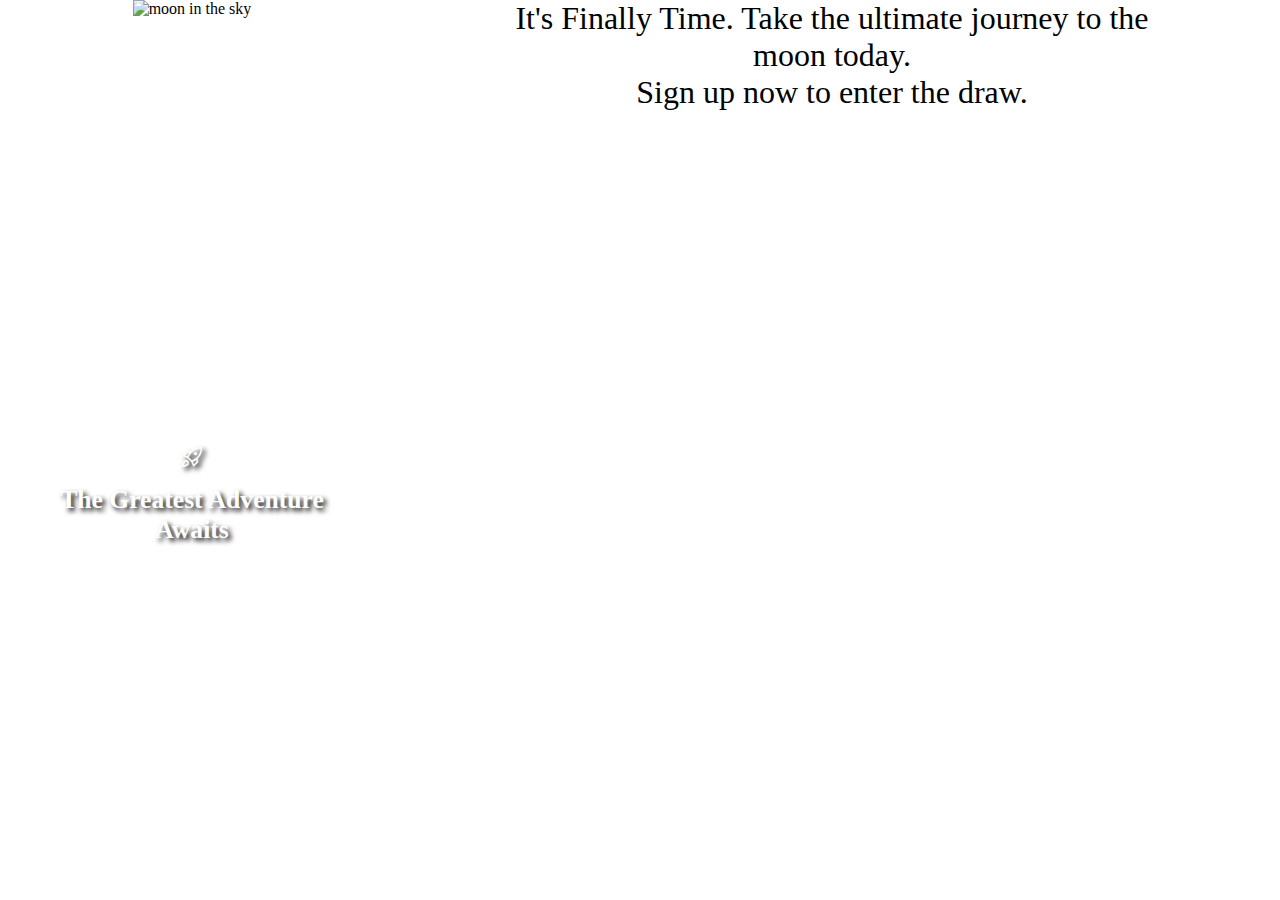
==== index.html @ d93fbd27 "add html and css to start side bar logo" ====
<!DOCTYPE html>
<html lang="en">
<head>
    <meta charset="UTF-8">
    <meta name="viewport" content="width=device-width, initial-scale=1.0">
    <title>Document</title>
    <link rel="stylesheet" href="https://fonts.googleapis.com/css2?family=Material+Symbols+Outlined:opsz,wght,FILL,GRAD@20..48,100..700,0..1,-50..200" />
    <link rel="stylesheet" href="styles.css"/>
</head>
<body>
    <div class="left-side">
        <img class="side-image" src="./images/alexander-andrews-H0dcpcO_hYc-unsplash.jpg" alt="moon in the sky">
        
        <div class="img-logo">
            <div class="logo">
                <span class="material-symbols-outlined">
                    rocket_launch
                </span>
                <p>The Greatest Adventure Awaits</p>
            </div>
        </div>
        <div class="img-footer">
            <p>
                Photo by <a href="https://unsplash.com/@alex_andrews?utm_content=creditCopyText&utm_medium=referral&utm_source=unsplash">Alexander Andrews</a> on <a href="https://unsplash.com/photos/moon-H0dcpcO_hYc?utm_content=creditCopyText&utm_medium=referral&utm_source=unsplash">Unsplash</a>
            </p>
        </div>
    </div>
    <div class="main">
        <div class="title">
            <div class="title-text">
                <h2>It's Finally Time. Take the ultimate journey to the moon today.</h2>
                <h2>Sign up now to enter the draw.</h2>
            </div>
        </div>
    </div>
    
    
</body>
</html>
---- styles.css ----
html, body, div, span, applet, object, iframe,
h1, h2, h3, h4, h5, h6, p, blockquote, pre,
a, abbr, acronym, address, big, cite, code,
del, dfn, em, img, ins, kbd, q, s, samp,
small, strike, strong, sub, sup, tt, var,
b, u, i, center,
dl, dt, dd, ol, ul, li,
fieldset, form, label, legend,
table, caption, tbody, tfoot, thead, tr, th, td,
article, aside, canvas, details, embed, 
figure, figcaption, footer, header, hgroup, 
menu, nav, output, ruby, section, summary,
time, mark, audio, video {
	margin: 0;
	padding: 0;
	border: 0;
	font-size: 100%;
	font: inherit;
	vertical-align: baseline;
}

.material-symbols-outlined {
  font-variation-settings:
  'FILL' 0,
  'wght' 400,
  'GRAD' 0,
  'opsz' 48;
  color: white;
}

body {
    overflow: hidden;
    display: flex;
}

img {
    object-fit: cover;
    width: 30vw;
    height: 100vh;
}

.left-side {
    position: relative;
    text-align: center;
    width: 30vw;
    height: 100vh;
}

.img-logo {
    position: absolute;
    top: 55%;
    left: 50%;
    width: 100%;
    transform: translate(-50%, -50%);
  }
.logo {
    display: flex;
    justify-content: center;
    flex-wrap: wrap;
    color: white;
    text-shadow: 3px 3px 5px black;
    font-size: 1.6rem;
    margin: 1rem 3rem;
    gap: 1rem;
    
}

.logo > p {
    font-weight: 700;
}



.img-footer {
    position: absolute;
    top: 97%;
    left: 50%;
    transform: translate(-50%, -50%);
    color: white;
    opacity: .2;
}

a {
    text-decoration: none;
    color: white;
}

.main {
    width: 70vw;
    height: 100vh;
}

.title {
    display: flex;
    flex-direction: column;
    align-items: center;
    font-size: 2rem;
    font-weight: 500; 

}

.title-text {
    width: 50vw;
    text-align: center;

}
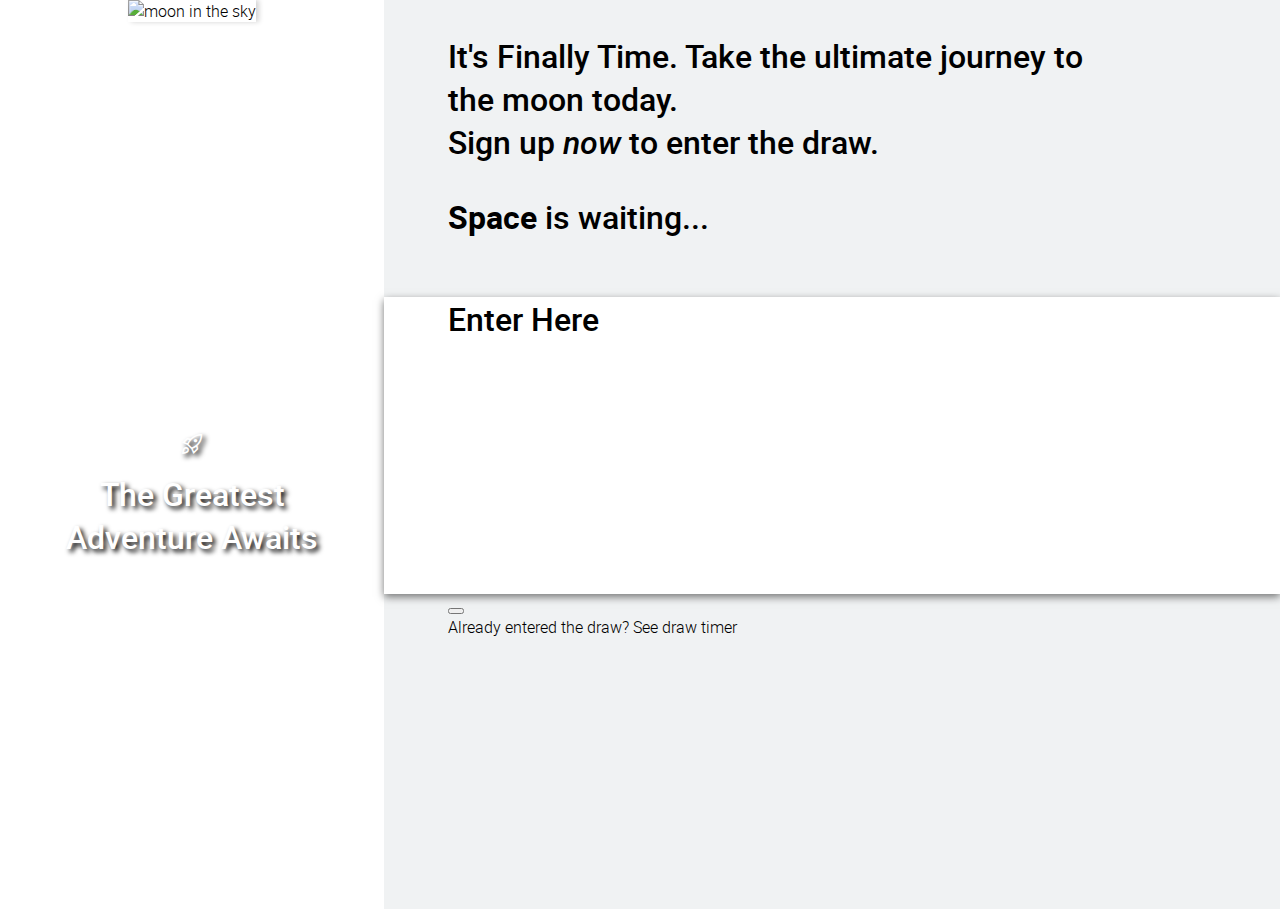
==== commit 6c649d18: "change font, add bg, styles" ====
--- a/index.html
+++ b/index.html
@@ -16,7 +16,7 @@
                 <span class="material-symbols-outlined">
                     rocket_launch
                 </span>
-                <p>The Greatest Adventure Awaits</p>
+                <h2>The Greatest Adventure Awaits</h2>
             </div>
         </div>
         <div class="img-footer">
@@ -29,8 +29,17 @@
         <div class="title">
             <div class="title-text">
                 <h2>It's Finally Time. Take the ultimate journey to the moon today.</h2>
-                <h2>Sign up now to enter the draw.</h2>
+                <h2>Sign up <span class="italic">now</span> to enter the draw.</h2>
+                <h2 class="tag-line"><strong class="bold">Space</strong> is waiting...</h2>
             </div>
+        </div>
+        <div class="form">
+            <h2>Enter Here</h2>
+            <form action=""></form>
+        </div>
+        <div class="submit">
+            <button></button>
+            <p>Already entered the draw? See draw timer</p>
         </div>
     </div>
     
--- a/styles.css
+++ b/styles.css
@@ -1,3 +1,104 @@
+@font-face {
+    font-family: 'robotoblack';
+    src: url('fonts/roboto-black-webfont.woff2') format('woff2'),
+         url('fonts/roboto-black-webfont.woff') format('woff');
+    font-weight: normal;
+    font-style: normal;
+
+}
+@font-face {
+    font-family: 'robotoregular';
+    src: url('fonts/roboto-regular-webfont.woff2') format('woff2'),
+         url('fonts/roboto-regular-webfont.woff') format('woff');
+    font-weight: normal;
+    font-style: normal;
+
+}
+@font-face {
+    font-family: 'robotomedium_italic';
+    src: url('fonts/roboto-mediumitalic-webfont.woff2') format('woff2'),
+         url('fonts/roboto-mediumitalic-webfont.woff') format('woff');
+    font-weight: normal;
+    font-style: normal;
+
+}
+@font-face {
+    font-family: 'robotomedium';
+    src: url('fonts/roboto-medium-webfont.woff2') format('woff2'),
+         url('fonts/roboto-medium-webfont.woff') format('woff');
+    font-weight: normal;
+    font-style: normal;
+
+}
+@font-face {
+    font-family: 'robotolight_italic';
+    src: url('fonts/roboto-lightitalic-webfont.woff2') format('woff2'),
+         url('fonts/roboto-lightitalic-webfont.woff') format('woff');
+    font-weight: normal;
+    font-style: normal;
+
+}
+@font-face {
+    font-family: 'robotolight';
+    src: url('fonts/roboto-light-webfont.woff2') format('woff2'),
+         url('fonts/roboto-light-webfont.woff') format('woff');
+    font-weight: normal;
+    font-style: normal;
+
+}
+@font-face {
+    font-family: 'robotoitalic';
+    src: url('fonts/roboto-italic-webfont.woff2') format('woff2'),
+         url('fonts/roboto-italic-webfont.woff') format('woff');
+    font-weight: normal;
+    font-style: normal;
+
+}
+@font-face {
+    font-family: 'robotothin';
+    src: url('fonts/roboto-thin-webfont.woff2') format('woff2'),
+         url('fonts/roboto-thin-webfont.woff') format('woff');
+    font-weight: normal;
+    font-style: normal;
+
+}
+@font-face {
+    font-family: 'robotobold_italic';
+    src: url('fonts/roboto-bolditalic-webfont.woff2') format('woff2'),
+         url('fonts/roboto-bolditalic-webfont.woff') format('woff');
+    font-weight: normal;
+    font-style: normal;
+
+}
+@font-face {
+    font-family: 'robotobold';
+    src: url('fonts/roboto-bold-webfont.woff2') format('woff2'),
+         url('fonts/roboto-bold-webfont.woff') format('woff');
+    font-weight: normal;
+    font-style: normal;
+
+}
+@font-face {
+    font-family: 'robotoblack_italic';
+    src: url('fonts/roboto-blackitalic-webfont.woff2') format('woff2'),
+         url('fonts/roboto-blackitalic-webfont.woff') format('woff');
+    font-weight: normal;
+    font-style: normal;
+
+}
+@font-face {
+    font-family: 'robotoblack';
+    src: url('fonts/roboto-black-webfont.woff2') format('woff2'),
+         url('fonts/roboto-black-webfont.woff') format('woff');
+    font-weight: normal;
+    font-style: normal;
+
+}
+
+:root {
+    --main-background: rgb(240, 242, 243);
+}
+
 html, body, div, span, applet, object, iframe,
 h1, h2, h3, h4, h5, h6, p, blockquote, pre,
 a, abbr, acronym, address, big, cite, code,
@@ -17,6 +118,7 @@
 	font-size: 100%;
 	font: inherit;
 	vertical-align: baseline;
+    font-family: 'robotolight';
 }
 
 .material-symbols-outlined {
@@ -37,6 +139,7 @@
     object-fit: cover;
     width: 30vw;
     height: 100vh;
+    box-shadow: 3px 0px 5px lightgrey;
 }
 
 .left-side {
@@ -65,12 +168,6 @@
     
 }
 
-.logo > p {
-    font-weight: 700;
-}
-
-
-
 .img-footer {
     position: absolute;
     top: 97%;
@@ -93,14 +190,49 @@
 .title {
     display: flex;
     flex-direction: column;
-    align-items: center;
-    font-size: 2rem;
-    font-weight: 500; 
-
+    justify-content: end;
+    padding-left: 5vw;
+    padding-bottom: 3vh;
+    height: 30vh;
+    background-color: var(--main-background);
+
+}
+
+.form {
+    position: relative;
+    padding-left: 5vw;
+    height: 33vh;
+    box-shadow: 0px 3px 8px rgb(116, 117, 117);
+    z-index: 1;
+    
+}
+.submit {
+    padding-left: 5vw;
+    background-color: var(--main-background);
+    height: 35vh;
+    position: relative;
+    z-index: 0;
 }
 
 .title-text {
     width: 50vw;
-    text-align: center;
-
-}
+    margin-top: 5rem;
+    margin-bottom: 2rem;
+}
+
+.tag-line {
+    margin-top: 2rem;
+}
+
+.italic {
+    font-family: 'robotomedium_italic';
+}
+
+.bold {
+    font-family: 'robotobold';
+}
+
+h2 {
+    font-family: 'robotomedium';
+    font-size: 2rem;
+}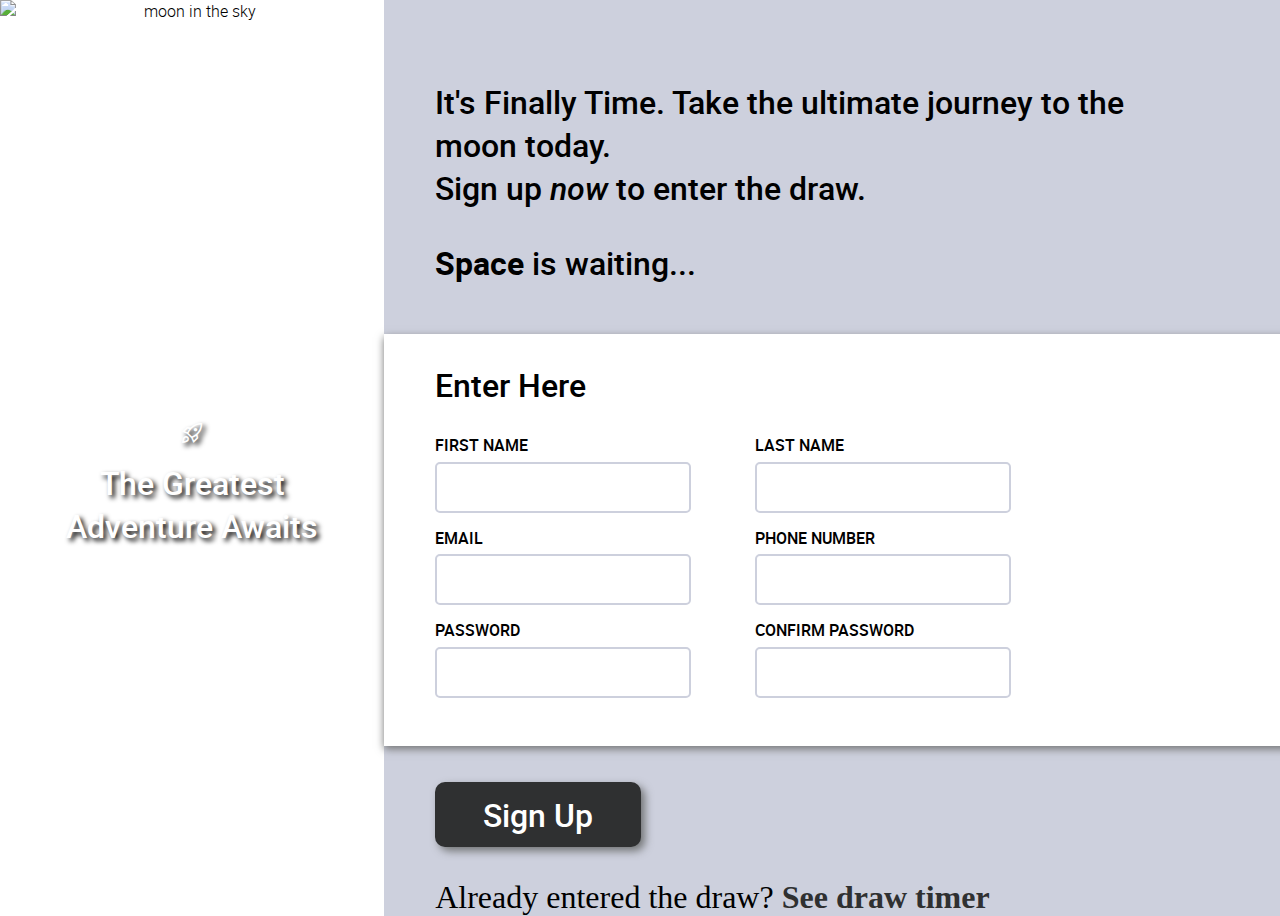
==== commit d8889b32: "add input styling and other styling" ====
--- a/index.html
+++ b/index.html
@@ -34,12 +34,45 @@
             </div>
         </div>
         <div class="form">
-            <h2>Enter Here</h2>
-            <form action=""></form>
+            <h2 class="form-title">Enter Here</h2>
+            <div class="form-content">
+                <form action="">
+                    <div class="row1">
+                        <div class="f1">
+                            <label for="first-name">FIRST NAME</label>
+                            <input type="text" id="first-name" name="first-name">
+                        </div>
+                        <div class="f2">
+                            <label for="last-name">LAST NAME</label>
+                            <input type="text" id="last-name" name="last-name">
+                        </div>
+                    </div>
+                    <div class="row2">
+                        <div class="f3">
+                            <label for="email">EMAIL</label>
+                            <input type="email" id="email" name="email">
+                        </div>
+                        <div class="f4">
+                            <label for="phone-number">PHONE NUMBER</label>
+                            <input type="tel" id="phone-number" name="phone-number">
+                        </div>
+                    </div>
+                    <div class="row3">
+                        <div class="f5">
+                            <label for="password">PASSWORD</label>
+                            <input type="password" id="password" name="password">
+                        </div>
+                        <div class="f6">
+                            <label for="confirm-password">CONFIRM PASSWORD</label>
+                            <input type="password" id="confirm-password" name="confirm-password">
+                        </div>
+                    </div>
+                </form>
+            </div>
         </div>
         <div class="submit">
-            <button></button>
-            <p>Already entered the draw? See draw timer</p>
+            <button>Sign Up</button>
+            <p>Already entered the draw? <span>See draw timer</span></p>
         </div>
     </div>
     
--- a/styles.css
+++ b/styles.css
@@ -96,7 +96,7 @@
 }
 
 :root {
-    --main-background: rgb(240, 242, 243);
+    --main-background: #cdd0dd;
 }
 
 html, body, div, span, applet, object, iframe,
@@ -139,25 +139,40 @@
     object-fit: cover;
     width: 30vw;
     height: 100vh;
-    box-shadow: 3px 0px 5px lightgrey;
 }
 
 .left-side {
     position: relative;
+    display: inline-block;
+    z-index: 10;
     text-align: center;
     width: 30vw;
     height: 100vh;
+    flex: 1;
+}
+
+.side-image {
+    display: block;
+    max-width: 100%;
+    margin: auto;
+    padding: auto;
 }
 
 .img-logo {
     position: absolute;
-    top: 55%;
-    left: 50%;
+    height: 10%;
+    text-align: center;
     width: 100%;
-    transform: translate(-50%, -50%);
+    margin: auto;
+    top: 0;
+    bottom: 0;
+    right: 0;
+    left: 0;
   }
+
 .logo {
     display: flex;
+    flex-direction: column;
     justify-content: center;
     flex-wrap: wrap;
     color: white;
@@ -185,37 +200,42 @@
 .main {
     width: 70vw;
     height: 100vh;
+    display: flex;
+    flex-direction: column;
+    flex: 2;
+}
+.title, .form, .submit {
+    flex: 1;
 }
 
 .title {
     display: flex;
-    flex-direction: column;
-    justify-content: end;
-    padding-left: 5vw;
-    padding-bottom: 3vh;
-    height: 30vh;
+    align-items: end;
+    padding: 0 10vw 2vh 4vw;
     background-color: var(--main-background);
 
 }
 
 .form {
-    position: relative;
-    padding-left: 5vw;
-    height: 33vh;
     box-shadow: 0px 3px 8px rgb(116, 117, 117);
     z-index: 1;
-    
+    display: flex;
+    flex-direction: column;
+    justify-content: center;
 }
 .submit {
-    padding-left: 5vw;
+    padding: 4vh 0 0 4vw;
     background-color: var(--main-background);
-    height: 35vh;
     position: relative;
     z-index: 0;
+    display: flex;
+    flex-direction: column;
+    align-items: start;
+
 }
 
 .title-text {
-    width: 50vw;
+    /* width: 50vw; */
     margin-top: 5rem;
     margin-bottom: 2rem;
 }
@@ -235,4 +255,76 @@
 h2 {
     font-family: 'robotomedium';
     font-size: 2rem;
+}
+
+.form-title {
+    margin-bottom: 2rem;
+}
+
+.f1, .f2, .f3, .f4, .f5, .f6 {
+    display: flex;
+    flex-direction: column;
+    margin-right: 4rem;
+    width: 20vw;
+}
+
+.row1, .row2, .row3 {
+    display: flex;
+    margin-bottom: 1rem;
+}
+
+label {
+    margin-bottom: .4rem;
+    font-family: "robotomedium";
+    font-size: 1rem;
+}
+
+.form {
+    font-size: 1.3rem;
+    line-height: 1.2;
+    width: 70vw;
+    display: flex;
+    padding: 2rem 4vw;
+    
+}
+
+input {
+    border: 2px solid var(--main-background);
+    border-radius: 5px;
+    height: 2.8rem;
+    padding-left: 1rem;
+    font-family: "robotomedium";
+    font-size: 1.3rem;
+}
+
+button {
+    font-family: "robotomedium";
+    padding: .7rem 3rem;
+    font-size: 2rem;
+    background-color: #2f3031;
+    color: white;
+    border-radius: 10px;
+    border: none;
+    box-shadow: 4px 4px 8px #727475;
+    margin-bottom: 2rem;
+}
+
+.submit > p {
+    font-family: "robotmedium";
+    font-size: 2rem;
+    color: black;
+}
+
+.submit > p > span {
+    font-family: "robotbold";
+    font-weight: 900;
+    font-size: 2rem;
+    color: #2f3031;
+}
+
+input:focus {
+    background-color: var(--main-background);
+    outline: 2px solid rgb(19, 83, 221);
+    box-shadow: 2px 2px 4px #2f3031;
+    
 }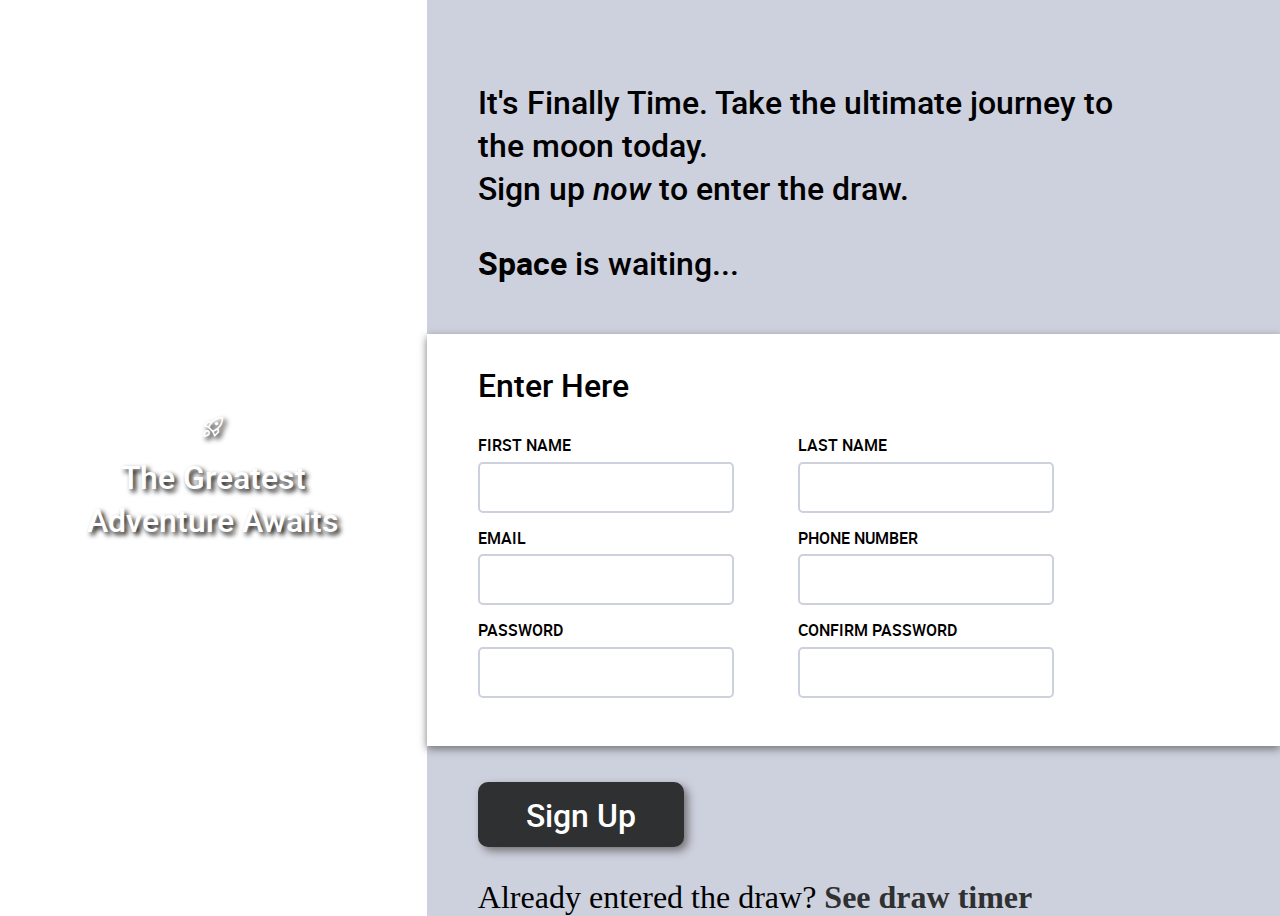
==== commit fc671786: "fix image and overflow issue" ====
--- a/index.html
+++ b/index.html
@@ -9,8 +9,6 @@
 </head>
 <body>
     <div class="left-side">
-        <img class="side-image" src="./images/alexander-andrews-H0dcpcO_hYc-unsplash.jpg" alt="moon in the sky">
-        
         <div class="img-logo">
             <div class="logo">
                 <span class="material-symbols-outlined">
@@ -66,6 +64,7 @@
                             <label for="confirm-password">CONFIRM PASSWORD</label>
                             <input type="password" id="confirm-password" name="confirm-password">
                         </div>
+                        <p></p>
                     </div>
                 </form>
             </div>
--- a/styles.css
+++ b/styles.css
@@ -131,43 +131,23 @@
 }
 
 body {
-    overflow: hidden;
-    display: flex;
-}
-
-img {
-    object-fit: cover;
-    width: 30vw;
-    height: 100vh;
+    display: flex;
+    min-height: 100vh;
 }
 
 .left-side {
-    position: relative;
-    display: inline-block;
-    z-index: 10;
+    flex: 1;
+    background-image: url(./images/alexander-andrews-H0dcpcO_hYc-unsplash.jpg);
+    background-size: cover;
+    background-position: center;
+    display: flex;
+    flex-direction: column;
+    justify-content: space-between;
+
+}
+
+.img-logo {
     text-align: center;
-    width: 30vw;
-    height: 100vh;
-    flex: 1;
-}
-
-.side-image {
-    display: block;
-    max-width: 100%;
-    margin: auto;
-    padding: auto;
-}
-
-.img-logo {
-    position: absolute;
-    height: 10%;
-    text-align: center;
-    width: 100%;
-    margin: auto;
-    top: 0;
-    bottom: 0;
-    right: 0;
-    left: 0;
   }
 
 .logo {
@@ -180,16 +160,16 @@
     font-size: 1.6rem;
     margin: 1rem 3rem;
     gap: 1rem;
+    margin-top: 45vh;
+    padding: 10px;
     
 }
 
 .img-footer {
-    position: absolute;
-    top: 97%;
-    left: 50%;
-    transform: translate(-50%, -50%);
+    text-align: center;
     color: white;
     opacity: .2;
+    padding: 10px;
 }
 
 a {
@@ -198,11 +178,10 @@
 }
 
 .main {
-    width: 70vw;
-    height: 100vh;
     display: flex;
     flex-direction: column;
     flex: 2;
+    min-width: 45rem;
 }
 .title, .form, .submit {
     flex: 1;
@@ -235,7 +214,6 @@
 }
 
 .title-text {
-    /* width: 50vw; */
     margin-top: 5rem;
     margin-bottom: 2rem;
 }
@@ -282,7 +260,6 @@
 .form {
     font-size: 1.3rem;
     line-height: 1.2;
-    width: 70vw;
     display: flex;
     padding: 2rem 4vw;
     
@@ -322,9 +299,14 @@
     color: #2f3031;
 }
 
-input:focus {
+input:focus:valid {
     background-color: var(--main-background);
     outline: 2px solid rgb(19, 83, 221);
     box-shadow: 2px 2px 4px #2f3031;
     
+}
+
+input:focus:invalid {
+    outline : 2px solid rgb(160, 9, 9);
+    background-color: rgb(243, 177, 177);
 }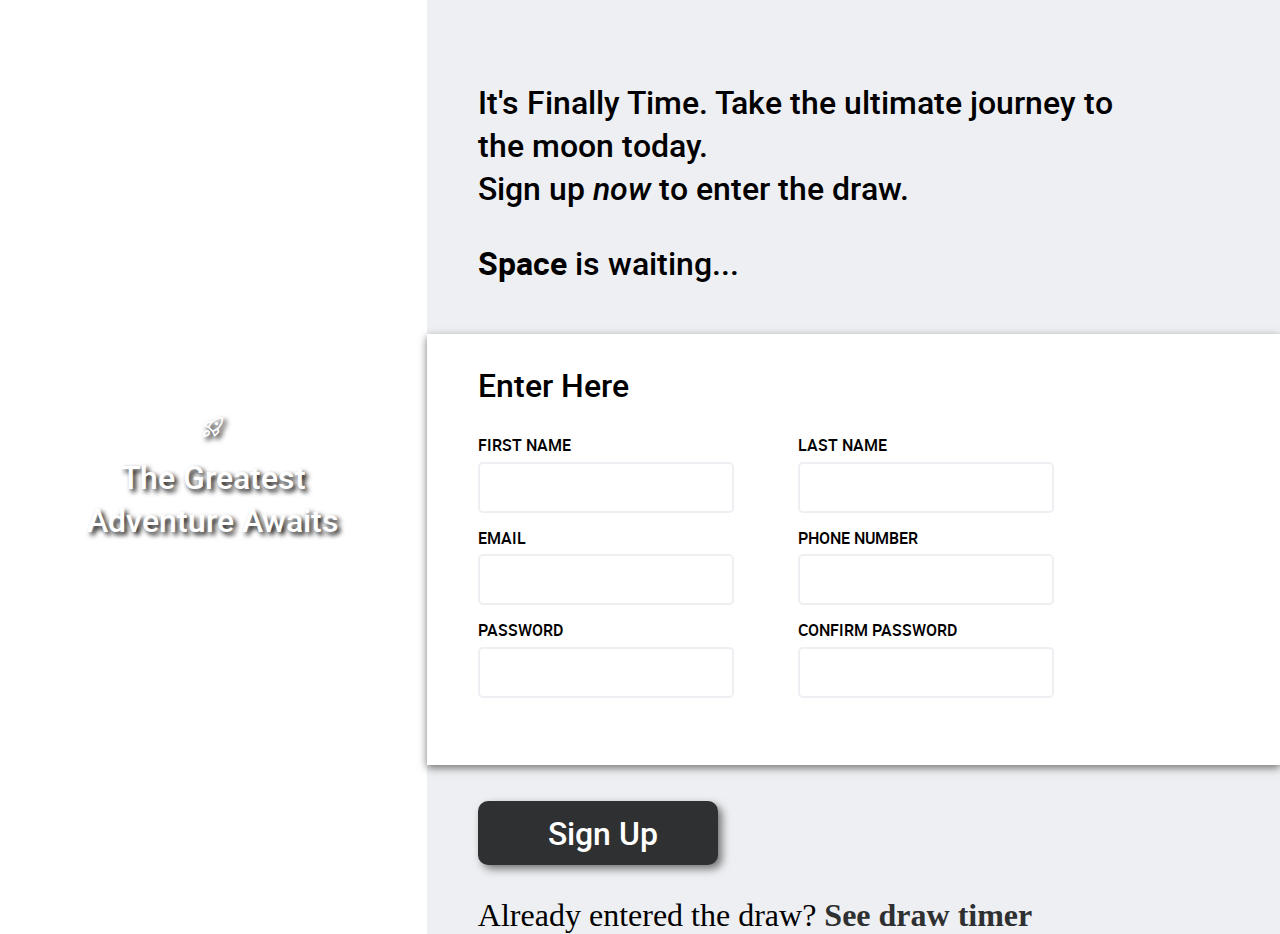
==== commit 3690281a: "add password validation and button functionality framework" ====
--- a/index.html
+++ b/index.html
@@ -34,7 +34,7 @@
         <div class="form">
             <h2 class="form-title">Enter Here</h2>
             <div class="form-content">
-                <form action="">
+                <form id="form" action="draw-timer.html">
                     <div class="row1">
                         <div class="f1">
                             <label for="first-name">FIRST NAME</label>
@@ -59,7 +59,9 @@
                         <div class="f5">
                             <label for="password">PASSWORD</label>
                             <input type="password" id="password" name="password">
+                            <div id="warning"></div>
                         </div>
+                        
                         <div class="f6">
                             <label for="confirm-password">CONFIRM PASSWORD</label>
                             <input type="password" id="confirm-password" name="confirm-password">
@@ -70,10 +72,32 @@
             </div>
         </div>
         <div class="submit">
-            <button>Sign Up</button>
+            <input type="submit" form="form" value="Sign Up" id="sign-up">
             <p>Already entered the draw? <span>See draw timer</span></p>
         </div>
     </div>
+    <script>
+        const password1 = document.querySelector("#password");
+        const password2 = document.querySelector("#confirm-password");
+        const warning = document.querySelector('#warning');
+
+        password1.addEventListener("input", event => passValidation());
+        password2.addEventListener("input", event => passValidation());
+        
+        function passValidation() {
+            if (password1.value === password2.value) {
+                password1.classList.remove("invalid")
+                password2.classList.remove("invalid")
+                warning.textContent = ""
+            } 
+            else {
+                password1.classList.add("invalid");
+                password2.classList.add("invalid");
+                warning.textContent = "Passwords do not match";
+            }
+        }
+        
+    </script>
     
     
 </body>
--- a/styles.css
+++ b/styles.css
@@ -96,7 +96,7 @@
 }
 
 :root {
-    --main-background: #cdd0dd;
+    --main-background: #E5E7EBAA;
 }
 
 html, body, div, span, applet, object, iframe,
@@ -274,9 +274,10 @@
     font-size: 1.3rem;
 }
 
-button {
+#sign-up {
+    height: 4rem;
+    width: 15rem;
     font-family: "robotomedium";
-    padding: .7rem 3rem;
     font-size: 2rem;
     background-color: #2f3031;
     color: white;
@@ -284,7 +285,10 @@
     border: none;
     box-shadow: 4px 4px 8px #727475;
     margin-bottom: 2rem;
-}
+    
+}
+
+
 
 .submit > p {
     font-family: "robotmedium";
@@ -299,14 +303,27 @@
     color: #2f3031;
 }
 
-input:focus:valid {
+input:focus {
     background-color: var(--main-background);
     outline: 2px solid rgb(19, 83, 221);
     box-shadow: 2px 2px 4px #2f3031;
     
 }
 
-input:focus:invalid {
+.invalid {
     outline : 2px solid rgb(160, 9, 9);
     background-color: rgb(243, 177, 177);
+}
+
+.invalid:focus{
+    outline: 2px solid rgb(19, 83, 221);
+    background-color: rgb(243, 177, 177);
+}
+
+#warning {
+    font-family: "robotomedium";
+    font-size: 1rem;
+    color: red;
+    height: 1rem;
+    margin-top: .2rem;
 }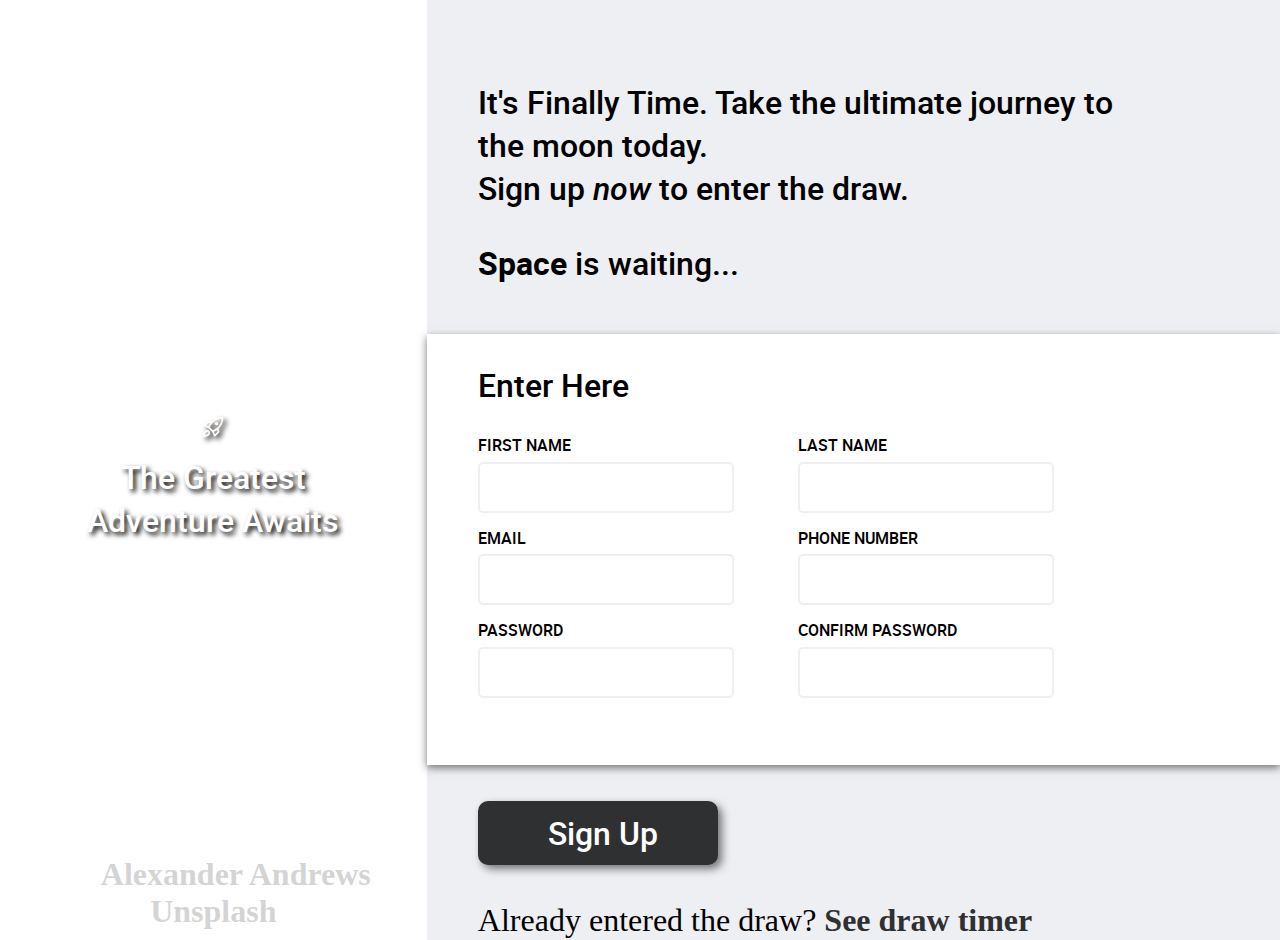
==== commit c38d337e: "add countdown link page and its styles and links" ====
--- a/index.html
+++ b/index.html
@@ -3,7 +3,7 @@
 <head>
     <meta charset="UTF-8">
     <meta name="viewport" content="width=device-width, initial-scale=1.0">
-    <title>Document</title>
+    <title>Enter Space</title>
     <link rel="stylesheet" href="https://fonts.googleapis.com/css2?family=Material+Symbols+Outlined:opsz,wght,FILL,GRAD@20..48,100..700,0..1,-50..200" />
     <link rel="stylesheet" href="styles.css"/>
 </head>
@@ -34,15 +34,15 @@
         <div class="form">
             <h2 class="form-title">Enter Here</h2>
             <div class="form-content">
-                <form id="form" action="draw-timer.html">
+                <form id="form" action="countdown.html">
                     <div class="row1">
                         <div class="f1">
                             <label for="first-name">FIRST NAME</label>
-                            <input type="text" id="first-name" name="first-name">
+                            <input type="text" id="first-name" name="first-name" required>
                         </div>
                         <div class="f2">
                             <label for="last-name">LAST NAME</label>
-                            <input type="text" id="last-name" name="last-name">
+                            <input type="text" id="last-name" name="last-name" required>
                         </div>
                     </div>
                     <div class="row2">
@@ -58,13 +58,13 @@
                     <div class="row3">
                         <div class="f5">
                             <label for="password">PASSWORD</label>
-                            <input type="password" id="password" name="password">
+                            <input type="password" id="password" name="password" required>
                             <div id="warning"></div>
                         </div>
                         
                         <div class="f6">
                             <label for="confirm-password">CONFIRM PASSWORD</label>
-                            <input type="password" id="confirm-password" name="confirm-password">
+                            <input type="password" id="confirm-password" name="confirm-password" required>
                         </div>
                         <p></p>
                     </div>
@@ -73,7 +73,7 @@
         </div>
         <div class="submit">
             <input type="submit" form="form" value="Sign Up" id="sign-up">
-            <p>Already entered the draw? <span>See draw timer</span></p>
+            <p>Already entered the draw? <span><a href="countdown.html">See draw timer</a></span></p>
         </div>
     </div>
     <script>
--- a/styles.css
+++ b/styles.css
@@ -288,19 +288,10 @@
     
 }
 
-
-
 .submit > p {
     font-family: "robotmedium";
     font-size: 2rem;
     color: black;
-}
-
-.submit > p > span {
-    font-family: "robotbold";
-    font-weight: 900;
-    font-size: 2rem;
-    color: #2f3031;
 }
 
 input:focus {
@@ -326,4 +317,12 @@
     color: red;
     height: 1rem;
     margin-top: .2rem;
+}
+
+a {
+    text-decoration: none;
+    font-family: "robotbold";
+    font-weight: 900;
+    font-size: 2rem;
+    color: #2f3031;
 }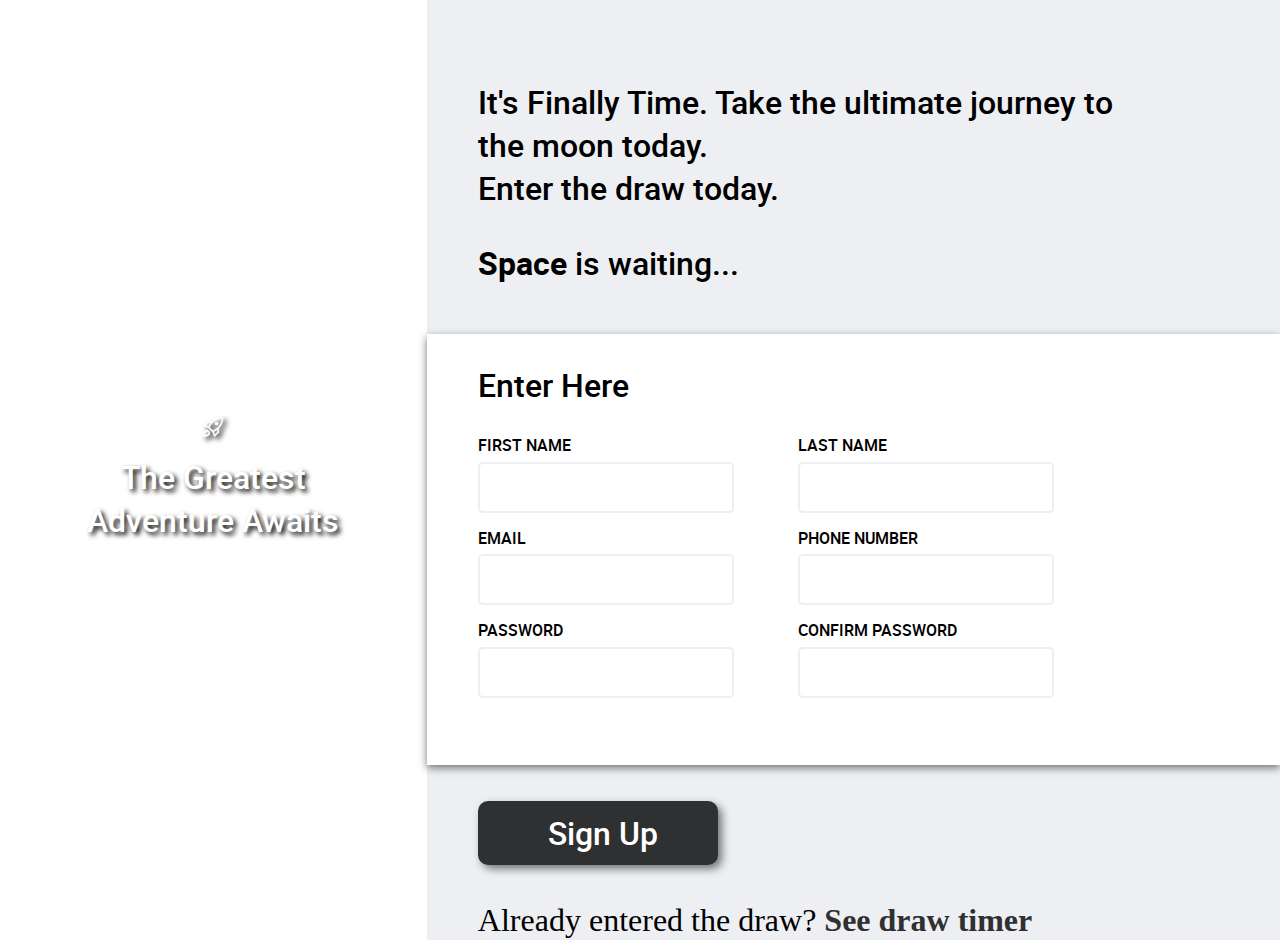
==== commit b7915f87: "fix password validation and final stylings" ====
--- a/index.html
+++ b/index.html
@@ -18,8 +18,8 @@
             </div>
         </div>
         <div class="img-footer">
-            <p>
-                Photo by <a href="https://unsplash.com/@alex_andrews?utm_content=creditCopyText&utm_medium=referral&utm_source=unsplash">Alexander Andrews</a> on <a href="https://unsplash.com/photos/moon-H0dcpcO_hYc?utm_content=creditCopyText&utm_medium=referral&utm_source=unsplash">Unsplash</a>
+            <p class="foot">
+                Photo by <a class="foot" href="https://unsplash.com/@alex_andrews?utm_content=creditCopyText&utm_medium=referral&utm_source=unsplash">Alexander Andrews</a> on <a class="foot" href="https://unsplash.com/photos/moon-H0dcpcO_hYc?utm_content=creditCopyText&utm_medium=referral&utm_source=unsplash">Unsplash</a>
             </p>
         </div>
     </div>
@@ -27,14 +27,14 @@
         <div class="title">
             <div class="title-text">
                 <h2>It's Finally Time. Take the ultimate journey to the moon today.</h2>
-                <h2>Sign up <span class="italic">now</span> to enter the draw.</h2>
+                <h2>Enter the draw today.</h2>
                 <h2 class="tag-line"><strong class="bold">Space</strong> is waiting...</h2>
             </div>
         </div>
         <div class="form">
             <h2 class="form-title">Enter Here</h2>
             <div class="form-content">
-                <form id="form" action="countdown.html">
+                <form id="form" action="countdown.html" onsubmit="return validate()">
                     <div class="row1">
                         <div class="f1">
                             <label for="first-name">FIRST NAME</label>
@@ -83,12 +83,11 @@
 
         password1.addEventListener("input", event => passValidation());
         password2.addEventListener("input", event => passValidation());
-        
         function passValidation() {
             if (password1.value === password2.value) {
-                password1.classList.remove("invalid")
-                password2.classList.remove("invalid")
-                warning.textContent = ""
+                password1.classList.remove("invalid");
+                password2.classList.remove("invalid");
+                warning.textContent = ""    
             } 
             else {
                 password1.classList.add("invalid");
@@ -96,7 +95,10 @@
                 warning.textContent = "Passwords do not match";
             }
         }
-        
+
+        function validate() {
+            return (password1.value === password2.value)
+        }
     </script>
     
     
--- a/styles.css
+++ b/styles.css
@@ -1,19 +1,4 @@
-@font-face {
-    font-family: 'robotoblack';
-    src: url('fonts/roboto-black-webfont.woff2') format('woff2'),
-         url('fonts/roboto-black-webfont.woff') format('woff');
-    font-weight: normal;
-    font-style: normal;
-
-}
-@font-face {
-    font-family: 'robotoregular';
-    src: url('fonts/roboto-regular-webfont.woff2') format('woff2'),
-         url('fonts/roboto-regular-webfont.woff') format('woff');
-    font-weight: normal;
-    font-style: normal;
-
-}
+
 @font-face {
     font-family: 'robotomedium_italic';
     src: url('fonts/roboto-mediumitalic-webfont.woff2') format('woff2'),
@@ -31,14 +16,6 @@
 
 }
 @font-face {
-    font-family: 'robotolight_italic';
-    src: url('fonts/roboto-lightitalic-webfont.woff2') format('woff2'),
-         url('fonts/roboto-lightitalic-webfont.woff') format('woff');
-    font-weight: normal;
-    font-style: normal;
-
-}
-@font-face {
     font-family: 'robotolight';
     src: url('fonts/roboto-light-webfont.woff2') format('woff2'),
          url('fonts/roboto-light-webfont.woff') format('woff');
@@ -46,50 +23,11 @@
     font-style: normal;
 
 }
-@font-face {
-    font-family: 'robotoitalic';
-    src: url('fonts/roboto-italic-webfont.woff2') format('woff2'),
-         url('fonts/roboto-italic-webfont.woff') format('woff');
-    font-weight: normal;
-    font-style: normal;
-
-}
-@font-face {
-    font-family: 'robotothin';
-    src: url('fonts/roboto-thin-webfont.woff2') format('woff2'),
-         url('fonts/roboto-thin-webfont.woff') format('woff');
-    font-weight: normal;
-    font-style: normal;
-
-}
-@font-face {
-    font-family: 'robotobold_italic';
-    src: url('fonts/roboto-bolditalic-webfont.woff2') format('woff2'),
-         url('fonts/roboto-bolditalic-webfont.woff') format('woff');
-    font-weight: normal;
-    font-style: normal;
-
-}
+
 @font-face {
     font-family: 'robotobold';
     src: url('fonts/roboto-bold-webfont.woff2') format('woff2'),
          url('fonts/roboto-bold-webfont.woff') format('woff');
-    font-weight: normal;
-    font-style: normal;
-
-}
-@font-face {
-    font-family: 'robotoblack_italic';
-    src: url('fonts/roboto-blackitalic-webfont.woff2') format('woff2'),
-         url('fonts/roboto-blackitalic-webfont.woff') format('woff');
-    font-weight: normal;
-    font-style: normal;
-
-}
-@font-face {
-    font-family: 'robotoblack';
-    src: url('fonts/roboto-black-webfont.woff2') format('woff2'),
-         url('fonts/roboto-black-webfont.woff') format('woff');
     font-weight: normal;
     font-style: normal;
 
@@ -118,7 +56,7 @@
 	font-size: 100%;
 	font: inherit;
 	vertical-align: baseline;
-    font-family: 'robotolight';
+    font-family: 'robotolight', system-ui;
 }
 
 .material-symbols-outlined {
@@ -172,6 +110,12 @@
     padding: 10px;
 }
 
+.foot {
+    text-decoration: none;
+    color: white;
+    font-size: 1rem;
+}
+
 a {
     text-decoration: none;
     color: white;
